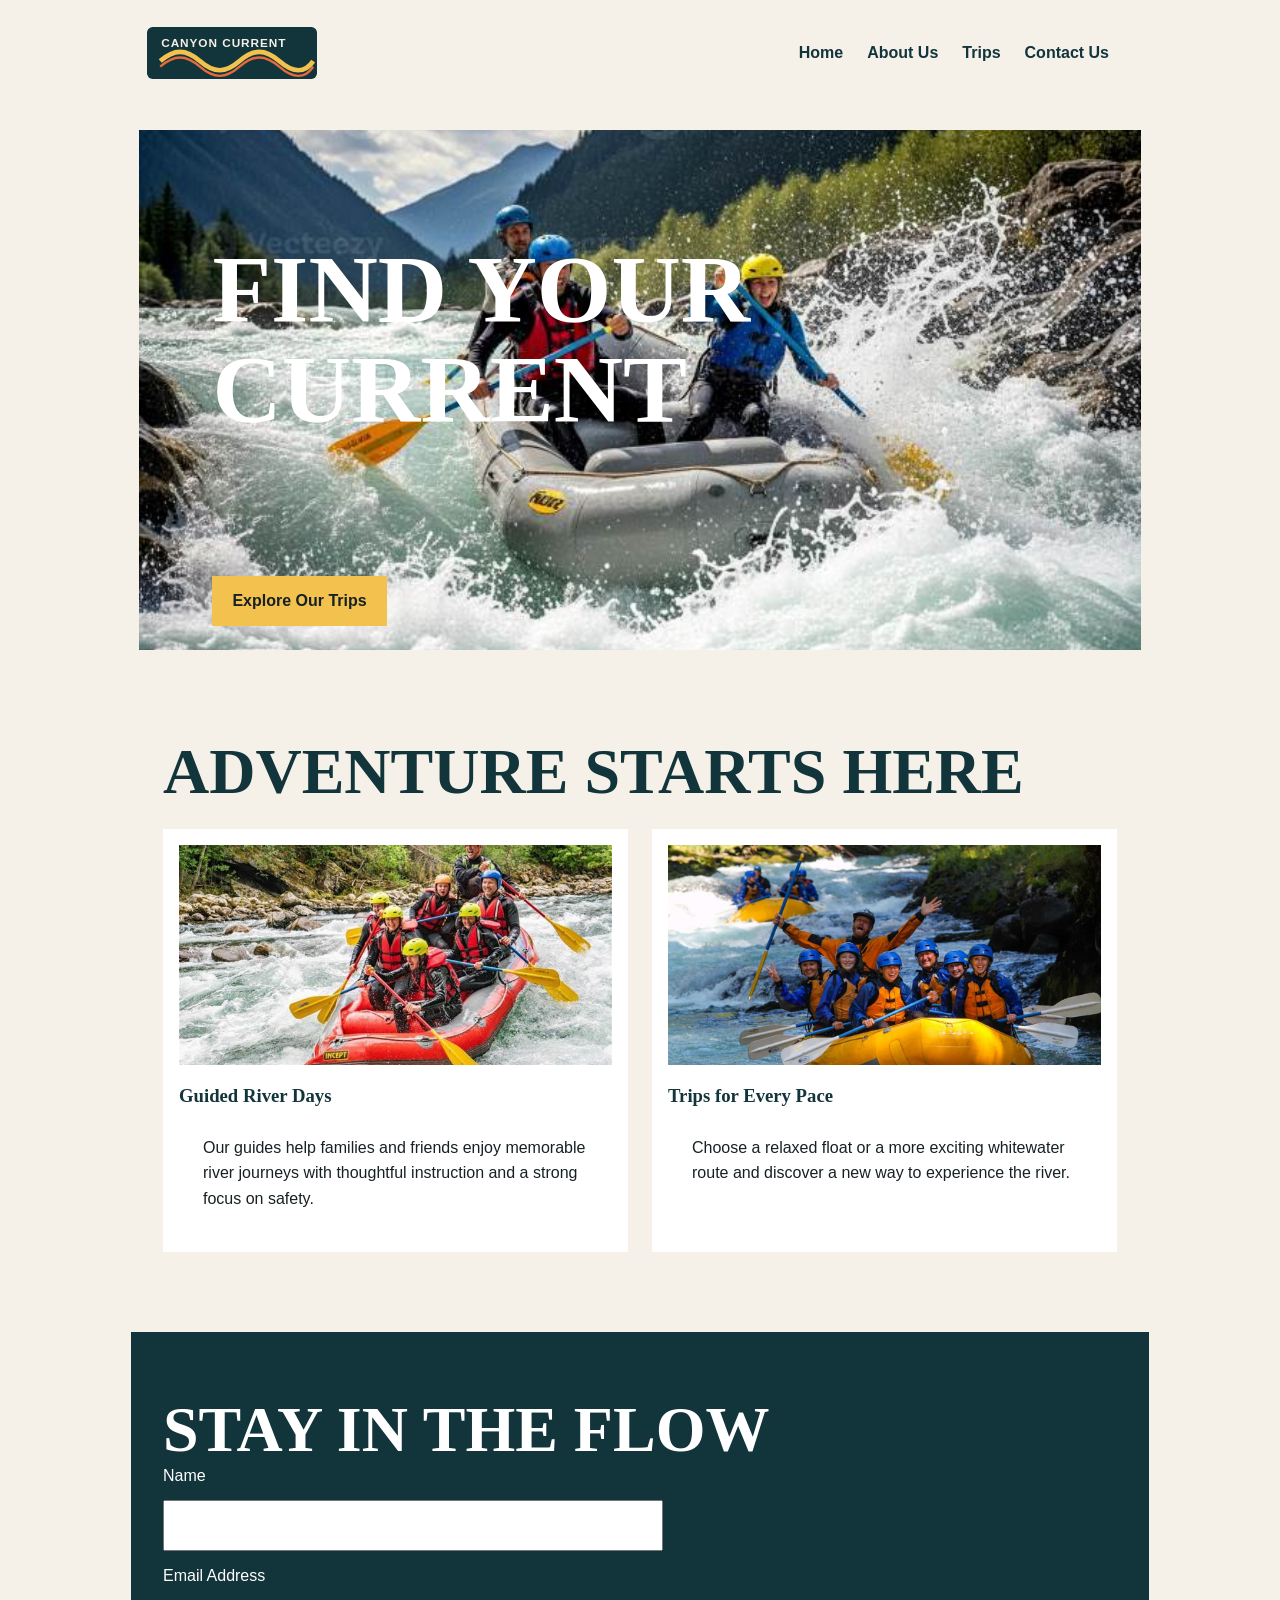
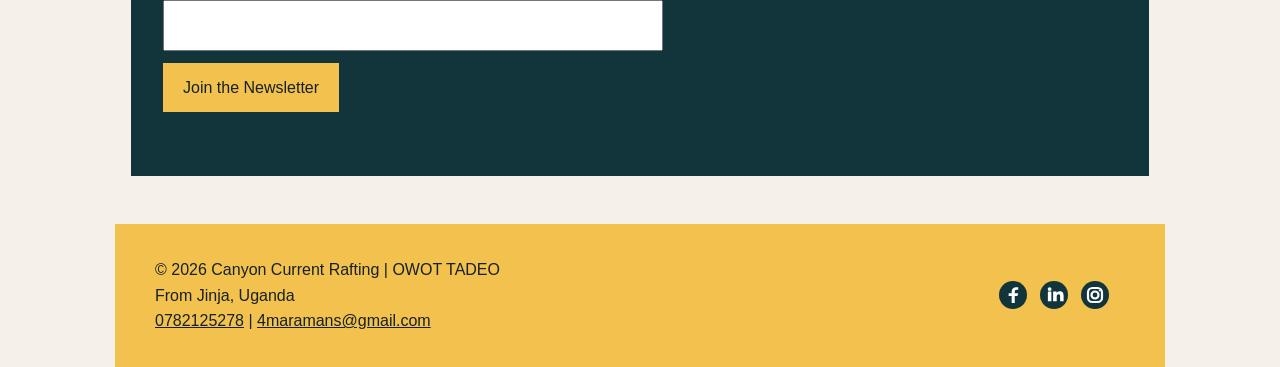
==== wwr/index.html @ 495edded "updates" ====
<!DOCTYPE html>
<html lang="en">

<head>
    <meta charset="UTF-8">
    <meta name="viewport" content="width=device-width, initial-scale=1.0">
    <meta name="description"
      content="Discover Canyon Current Rafting trips, river adventures, and guided whitewater experiences in Jinja, Uganda.">
    <meta name="author" content="OWOT TADEO">
    <title>Home | Canyon Current Rafting</title>
    <link rel="stylesheet" href="styles/rafting.css">
</head>

<body>
    <header>
        <a class="brand" href="index.html" aria-label="Canyon Current Rafting home">
            <img src="images/logo.svg" alt="Canyon Current Rafting logo">
        </a>
        <nav aria-label="Primary navigation">
            <ul>
                <li><a href="index.html" aria-current="page">Home</a></li>
                <li><a href="about.html">About Us</a></li>
                <li><a href="trips.html">Trips</a></li>
                <li><a href="contact.html">Contact Us</a></li>
            </ul>
        </nav>
    </header>

    <main class="home-page">
        <section class="home-hero" aria-labelledby="home-heading">
            <img src="images/rafting1.jpg"
              alt="Rafters navigating whitewater through a mountain canyon">
            <h1 id="home-heading">Find Your Current</h1>
            <a class="cta-button" href="trips.html">Explore Our Trips</a>
        </section>

        <section class="home-grid" aria-labelledby="home-content-heading">
            <h2 id="home-content-heading">Adventure Starts Here</h2>
            <article>
                <img src="images/rafting2.jpg" alt="A group of rafters enjoying a river trip">
                <h3>Guided River Days</h3>
                <p>Our guides help families and friends enjoy memorable river journeys with
                    thoughtful instruction and a strong focus on safety.</p>
            </article>
            <article>
                <img src="images/rafting3.jpg"
                  alt="A rafting team enjoying a bright yellow raft on the river">
                <h3>Trips for Every Pace</h3>
                <p>Choose a relaxed float or a more exciting whitewater route and discover a new way
                    to experience the river.</p>
            </article>
        </section>

        <section class="newsletter" aria-labelledby="newsletter-heading">
            <h2 id="newsletter-heading">Stay in the Flow</h2>
            <form action="#" method="post">
                <label for="newsletter-name">Name</label>
                <input id="newsletter-name" name="name" type="text" required>
                <label for="newsletter-email">Email Address</label>
                <input id="newsletter-email" name="email" type="email" required>
                <button type="submit">Join the Newsletter</button>
            </form>
        </section>
    </main>

    <footer>
        <div class="footer-contact">
            <p>&copy; 2026 Canyon Current Rafting | OWOT TADEO<br>
                From Jinja, Uganda<br>
                <a href="tel:+254782125278">0782125278</a> |
                <a href="mailto:4maramans@gmail.com">4maramans@gmail.com</a>
            </p>
        </div>
        <nav class="socialmedia" aria-label="Social media links">
            <a href="https://facebook.com"
              aria-label="Visit Canyon Current Rafting on Facebook"><img src="images/facebook.svg"
                  alt=""></a>
            <a href="https://linkedin.com"
              aria-label="Visit Canyon Current Rafting on LinkedIn"><img src="images/linkedin.svg"
                  alt=""></a>
            <a href="https://instagram.com"
              aria-label="Visit Canyon Current Rafting on Instagram"><img src="images/instagram.svg"
                  alt=""></a>
        </nav>
    </footer>
</body>

</html>
---- wwr/styles/rafting.css ----
:root {
    --primary-color: #12343b;
    --secondary-color: #f5f0e8;
    --accent-color: #f2c14e;
    --ink-color: #172124;
    --heading-font: Georgia, serif;
    --body-font: Arial, sans-serif;
}

* {
    box-sizing: border-box;
    margin: 0;
    padding: 0;
}

body {
    background: var(--secondary-color);
    color: var(--ink-color);
    font-family: var(--body-font);
    line-height: 1.6;
}

header,
main,
footer {
    margin: 0 auto;
    max-width: 1050px;
}

header {
    align-items: center;
    background: var(--secondary-color);
    display: grid;
    gap: 2rem;
    grid-template-columns: 180px 1fr;
    min-height: 94px;
    padding: 1rem 2rem;
}

.brand img {
    display: block;
    width: 170px;
}

nav ul {
    display: flex;
    flex-wrap: wrap;
    gap: 1.5rem;
    justify-content: end;
    list-style: none;
}

a {
    color: inherit;
}

nav a {
    color: var(--primary-color);
    font-weight: 700;
    text-decoration: none;
}

nav a:hover,
nav a:focus-visible {
    color: #a94424;
}

.hero {
    min-height: 550px;
    overflow: hidden;
    position: relative;
}

.hero-background {
    display: block;
    height: 550px;
    object-fit: cover;
    width: 100%;
}

.hero::after {
    background: linear-gradient(90deg, rgba(18, 52, 59, 0.85), rgba(18, 52, 59, 0.08));
    content: "";
    inset: 0;
    position: absolute;
}

h1,
h2 {
    color: var(--primary-color);
    font-family: var(--heading-font);
    line-height: 1.05;
    text-transform: uppercase;
}

.hero h1 {
    color: #fff;
    font-size: clamp(3rem, 8vw, 6.5rem);
    left: 7%;
    max-width: 620px;
    position: absolute;
    top: 16%;
    z-index: 1;
}

nav,
p,
section,
article {
    margin: 16px;
    padding: 8px;
}

.hero article {
    align-items: center;
    background: rgba(245, 240, 232, 0.94);
    bottom: 2rem;
    display: flex;
    gap: 1.2rem;
    max-width: 650px;
    padding: 1.25rem;
    position: absolute;
    right: 2rem;
    z-index: 1;
}

.hero article img {
    border: 4px solid var(--accent-color);
    border-radius: 50%;
    flex: 0 0 110px;
    float: right;
    height: 110px;
    object-fit: cover;
    width: 110px;
}

.history,
.adventures {
    padding: 5rem 2rem;
}

.history {
    align-items: start;
    display: grid;
    gap: 4rem;
    grid-template-columns: minmax(180px, 0.65fr) minmax(220px, 0.9fr) 1fr;
}

.eyebrow {
    color: #a94424;
    font-size: 0.8rem;
    font-weight: 700;
    letter-spacing: 0.14em;
    margin-bottom: 0.7rem;
    text-transform: uppercase;
}

h2 {
    font-size: clamp(2.4rem, 5vw, 4.5rem);
}

.history > p {
    border-left: 4px solid var(--accent-color);
    font-size: 1.15rem;
    padding-left: 2rem;
}

.history > img {
    height: 230px;
    object-fit: cover;
    width: 100%;
}

.adventures {
    background: var(--primary-color);
    color: #fff;
    min-height: 250px;
}

.adventures h2 {
    color: #fff;
}

.adventures .eyebrow {
    color: var(--accent-color);
}

.adventure-gallery {
    display: grid;
    gap: 1rem;
    grid-template-columns: repeat(4, 1fr);
    margin-top: 2rem;
}

.adventure-gallery figure {
    margin: 0;
}

.adventure-gallery img {
    display: block;
    height: 170px;
    object-fit: cover;
    width: 100%;
}

.adventure-gallery figcaption {
    background: var(--accent-color);
    color: var(--ink-color);
    font-weight: 700;
    padding: 0.5rem;
    text-align: center;
}

footer {
    align-items: center;
    background: var(--accent-color);
    display: flex;
    justify-content: space-between;
    padding: 1.4rem 2rem;
}

.contact-page {
    padding: 3rem 2rem;
}

.contact-info,
.employees,
.contact-form {
    margin: 2rem 0;
}

.contact-info iframe {
    border: 0;
    height: 300px;
    width: 100%;
}

.employees {
    display: flex;
    flex-wrap: wrap;
    gap: 1rem;
}

.employees h2 {
    flex-basis: 100%;
}

.employees figure {
    flex: 1 1 180px;
    text-align: center;
}

.employees img {
    height: 180px;
    object-fit: cover;
    width: 100%;
}

.contact-form form {
    display: grid;
    gap: 0.75rem;
    max-width: 650px;
}

.contact-form input,
.contact-form textarea {
    border: 1px solid var(--primary-color);
    font: inherit;
    padding: 0.6rem;
}

.contact-form fieldset {
    border: 1px solid var(--primary-color);
    display: grid;
    gap: 0.5rem;
    padding: 1rem;
}

.contact-form button {
    background: var(--primary-color);
    border: 0;
    color: #fff;
    cursor: pointer;
    font: inherit;
    font-weight: 700;
    padding: 0.75rem 1rem;
}

.footer-contact p {
    margin: 0.15rem 0;
}

.socialmedia {
    display: flex;
    gap: 0.8rem;
}

.socialmedia a {
    display: block;
    line-height: 0;
    text-decoration: none;
}

.socialmedia img {
    height: 28px;
    width: 28px;
}

.home-page {
    padding-bottom: 2rem;
}

.home-hero {
    min-height: 520px;
    overflow: hidden;
    position: relative;
}

.home-hero > img {
    display: block;
    height: 520px;
    object-fit: cover;
    width: 100%;
}

.home-hero h1 {
    color: #fff;
    font-size: clamp(3rem, 8vw, 6rem);
    left: 8%;
    max-width: 620px;
    position: absolute;
    top: 22%;
}

.cta-button,
.newsletter button {
    background: var(--accent-color);
    color: var(--ink-color);
    display: inline-block;
    font-weight: 700;
    padding: 0.75rem 1.25rem;
    text-decoration: none;
}

.home-hero .cta-button {
    bottom: 2rem;
    left: 8%;
    position: absolute;
}

.home-grid,
.newsletter {
    padding: 4rem 2rem;
}

.home-grid {
    display: grid;
    gap: 1.5rem;
    grid-template-columns: repeat(2, 1fr);
}

.home-grid h2 {
    grid-column: 1 / -1;
}

.home-grid article {
    background: #fff;
    margin: 0;
    padding: 1rem;
}

.home-grid article img {
    display: block;
    height: 220px;
    object-fit: cover;
    width: 100%;
}

.home-grid h3 {
    color: var(--primary-color);
    font-family: var(--heading-font);
    margin-top: 1rem;
}

.newsletter {
    background: var(--primary-color);
    color: #fff;
}

.newsletter h2 {
    color: #fff;
}

.newsletter form {
    display: grid;
    gap: 0.75rem;
    max-width: 500px;
}

.newsletter input {
    font: inherit;
    padding: 0.65rem;
}

.newsletter button {
    border: 0;
    cursor: pointer;
    font: inherit;
    justify-self: start;
}

@media (max-width: 680px) {
    header {
        align-items: flex-start;
        gap: 1rem;
        grid-template-columns: 1fr;
    }

    nav ul {
        gap: 0.8rem 1.2rem;
    }

    .hero,
    .hero-background {
        height: 610px;
        min-height: 610px;
    }

    .hero h1 {
        left: 1.5rem;
        right: 1.5rem;
        top: 10%;
    }

    .hero article {
        bottom: 1.5rem;
        left: 1.5rem;
        right: 1.5rem;
    }

    .history {
        gap: 1.5rem;
        grid-template-columns: 1fr;
        padding: 3.5rem 1.5rem;
    }

    .history > img {
        height: 240px;
    }

    .history > p {
        padding-left: 1rem;
    }

    .adventures {
        padding: 3.5rem 1.5rem;
    }

    .adventure-gallery {
        grid-template-columns: repeat(2, 1fr);
    }

    .home-grid {
        grid-template-columns: 1fr;
        padding: 3.5rem 1.5rem;
    }

    .newsletter {
        padding: 3.5rem 1.5rem;
    }

    footer {
        align-items: flex-start;
        flex-direction: column;
        gap: 1rem;
    }
}
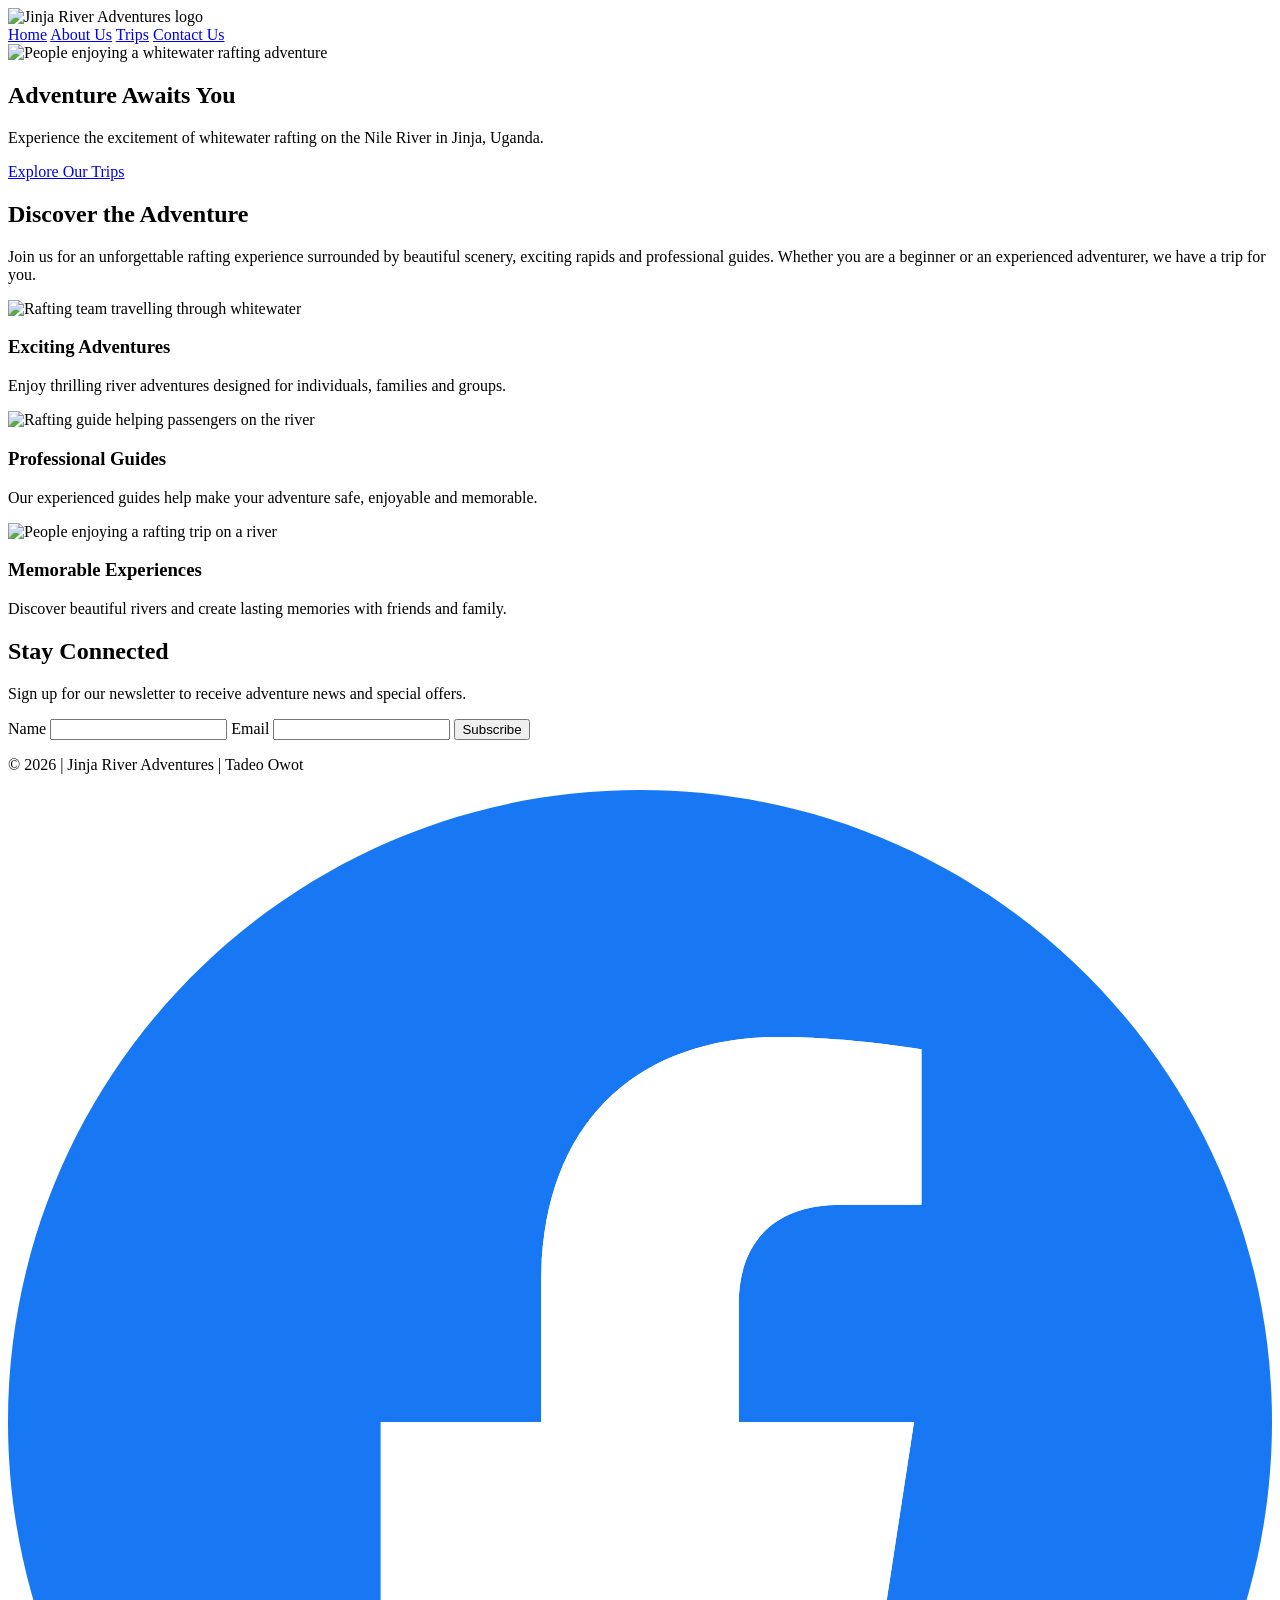
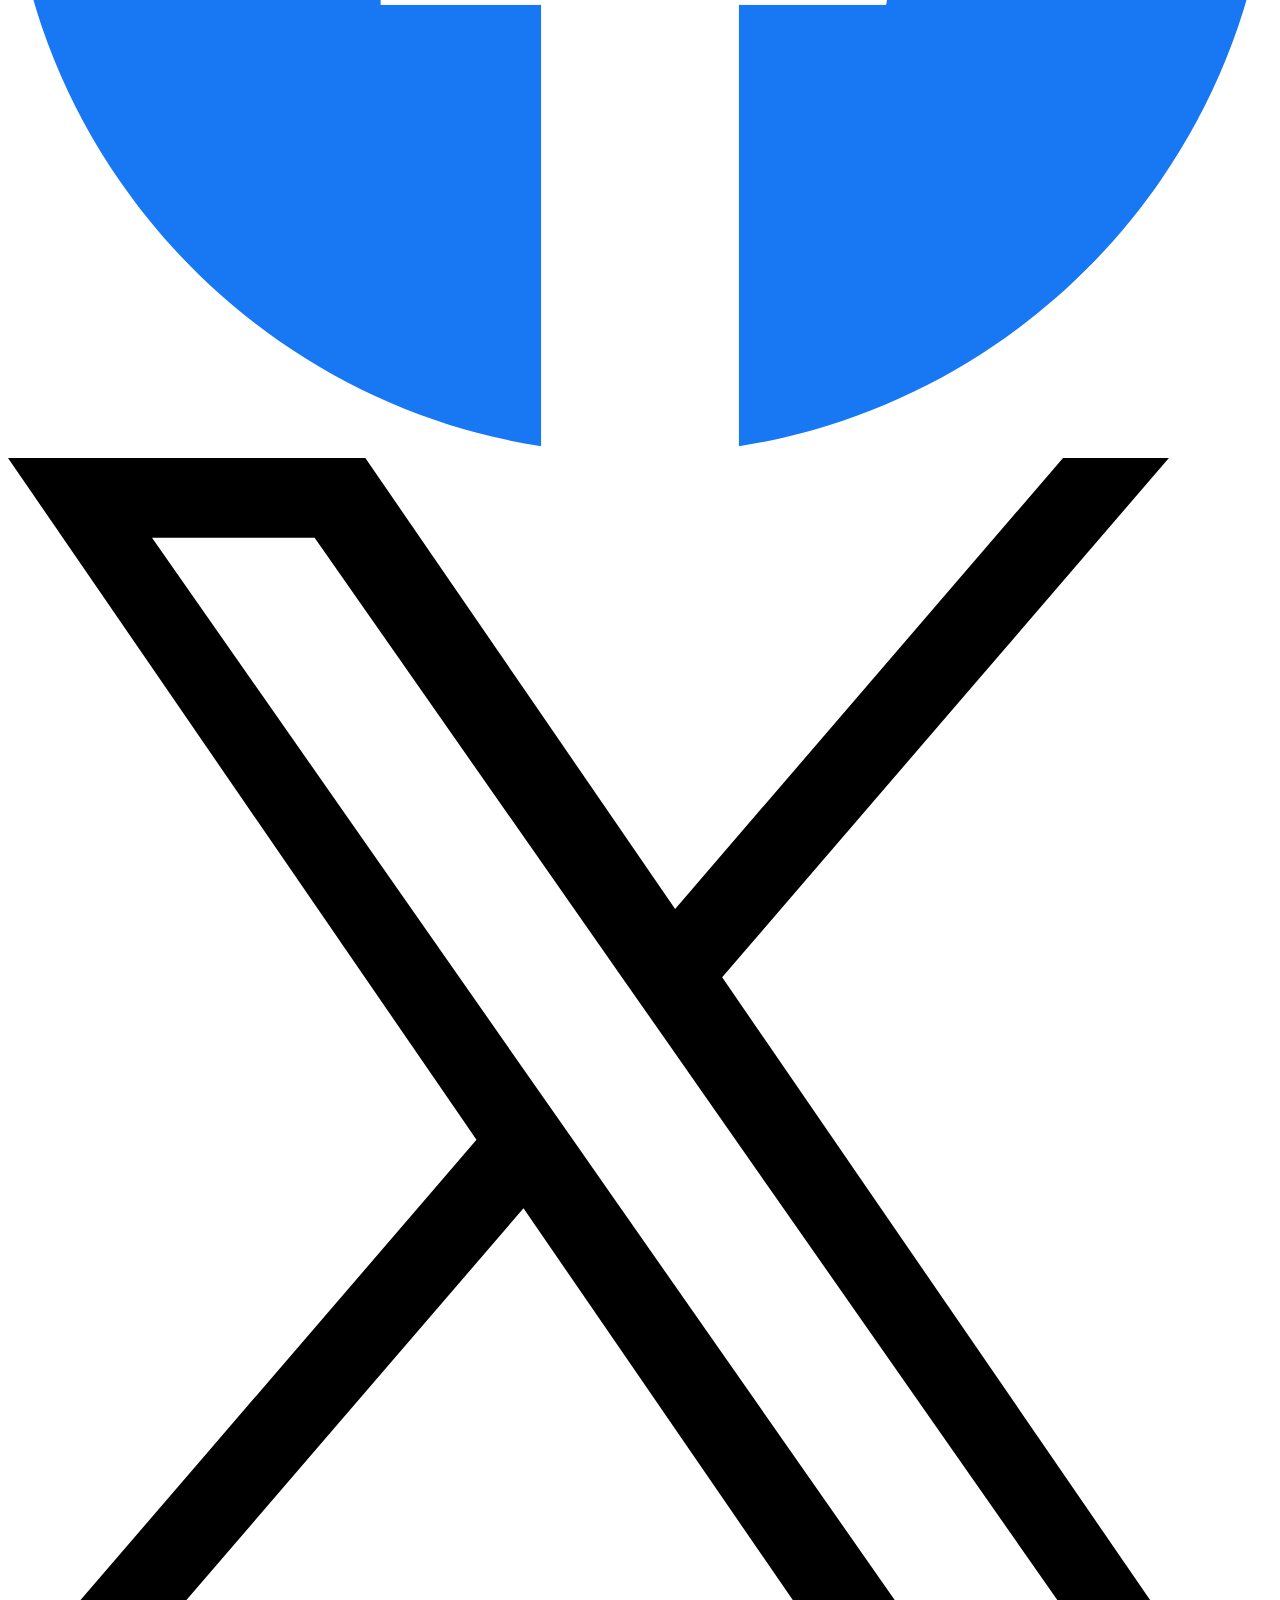
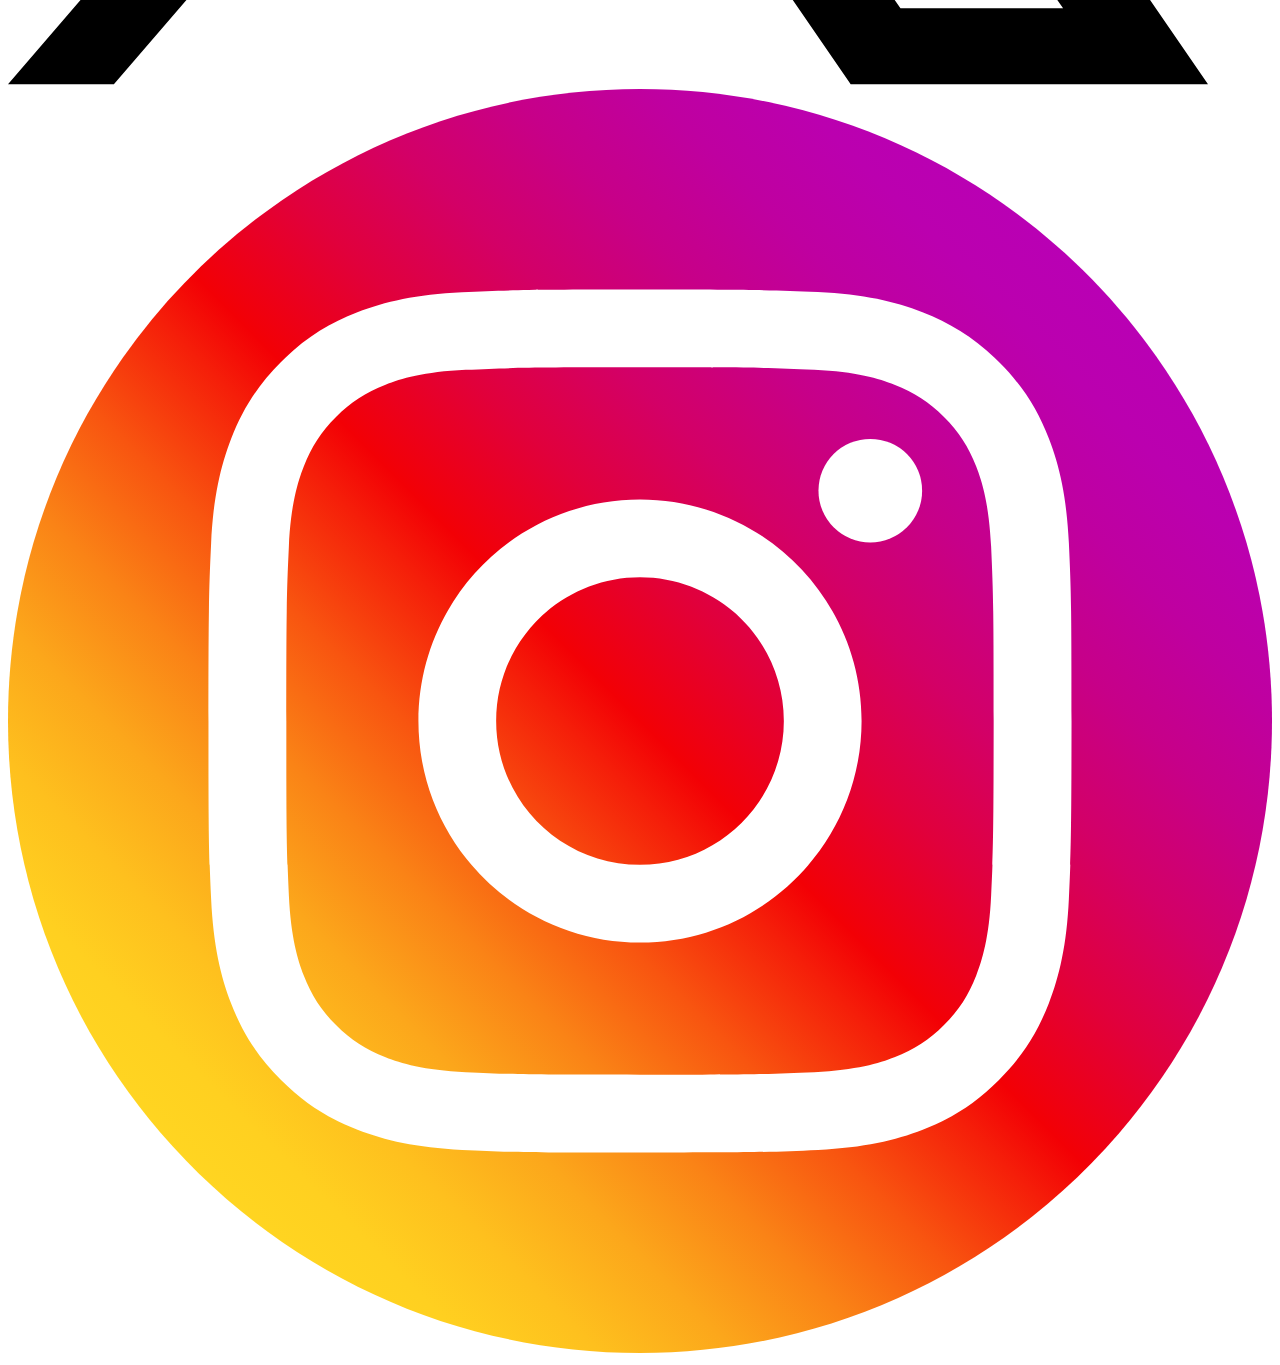
==== commit e4149123: "initial changes" ====
--- a/wwr/index.html
+++ b/wwr/index.html
@@ -4,85 +4,116 @@
 <head>
     <meta charset="UTF-8">
     <meta name="viewport" content="width=device-width, initial-scale=1.0">
+    <title>Home | Jinja River Adventures</title>
     <meta name="description"
-      content="Discover Canyon Current Rafting trips, river adventures, and guided whitewater experiences in Jinja, Uganda.">
-    <meta name="author" content="OWOT TADEO">
-    <title>Home | Canyon Current Rafting</title>
+      content="Experience exciting whitewater rafting adventures with Jinja River Adventures in Jinja, Uganda. Explore our trips and book your adventure today.">
+    <meta name="author" content="Tadeo Owot">
     <link rel="stylesheet" href="styles/rafting.css">
 </head>
 
 <body>
+
     <header>
-        <a class="brand" href="index.html" aria-label="Canyon Current Rafting home">
-            <img src="images/logo.svg" alt="Canyon Current Rafting logo">
-        </a>
-        <nav aria-label="Primary navigation">
-            <ul>
-                <li><a href="index.html" aria-current="page">Home</a></li>
-                <li><a href="about.html">About Us</a></li>
-                <li><a href="trips.html">Trips</a></li>
-                <li><a href="contact.html">Contact Us</a></li>
-            </ul>
+        <img src="images/logo.png" alt="Jinja River Adventures logo">
+
+        <nav>
+            <a href="index.html">Home</a>
+            <a href="about.html">About Us</a>
+            <a href="trips.html">Trips</a>
+            <a href="contact.html">Contact Us</a>
         </nav>
     </header>
 
-    <main class="home-page">
-        <section class="home-hero" aria-labelledby="home-heading">
-            <img src="images/rafting1.jpg"
-              alt="Rafters navigating whitewater through a mountain canyon">
-            <h1 id="home-heading">Find Your Current</h1>
-            <a class="cta-button" href="trips.html">Explore Our Trips</a>
+    <main>
+
+        <section class="hero">
+            <img src="images/rafting-hero.jpg" alt="People enjoying a whitewater rafting adventure">
+
+            <div class="hero-content">
+                <h1>Adventure Awaits You</h1>
+                <p>Experience the excitement of whitewater rafting on the Nile River in Jinja,
+                    Uganda.</p>
+                <a class="button" href="trips.html">Explore Our Trips</a>
+            </div>
         </section>
 
-        <section class="home-grid" aria-labelledby="home-content-heading">
-            <h2 id="home-content-heading">Adventure Starts Here</h2>
-            <article>
-                <img src="images/rafting2.jpg" alt="A group of rafters enjoying a river trip">
-                <h3>Guided River Days</h3>
-                <p>Our guides help families and friends enjoy memorable river journeys with
-                    thoughtful instruction and a strong focus on safety.</p>
-            </article>
-            <article>
-                <img src="images/rafting3.jpg"
-                  alt="A rafting team enjoying a bright yellow raft on the river">
-                <h3>Trips for Every Pace</h3>
-                <p>Choose a relaxed float or a more exciting whitewater route and discover a new way
-                    to experience the river.</p>
-            </article>
+        <section class="home-intro">
+            <h2>Discover the Adventure</h2>
+            <p>
+                Join us for an unforgettable rafting experience surrounded by beautiful scenery,
+                exciting rapids and professional guides. Whether you are a beginner or an
+                experienced
+                adventurer, we have a trip for you.
+            </p>
+
+            <div class="home-cards">
+
+                <article>
+                    <img src="images/rafting1.jpg" alt="Rafting team travelling through whitewater">
+                    <h3>Exciting Adventures</h3>
+                    <p>
+                        Enjoy thrilling river adventures designed for individuals, families and
+                        groups.
+                    </p>
+                </article>
+
+                <article>
+                    <img src="images/rafting2.jpg"
+                      alt="Rafting guide helping passengers on the river">
+                    <h3>Professional Guides</h3>
+                    <p>
+                        Our experienced guides help make your adventure safe, enjoyable and
+                        memorable.
+                    </p>
+                </article>
+
+                <article>
+                    <img src="images/rafting3.jpg" alt="People enjoying a rafting trip on a river">
+                    <h3>Memorable Experiences</h3>
+                    <p>
+                        Discover beautiful rivers and create lasting memories with friends and
+                        family.
+                    </p>
+                </article>
+
+            </div>
         </section>
 
-        <section class="newsletter" aria-labelledby="newsletter-heading">
-            <h2 id="newsletter-heading">Stay in the Flow</h2>
-            <form action="#" method="post">
-                <label for="newsletter-name">Name</label>
-                <input id="newsletter-name" name="name" type="text" required>
-                <label for="newsletter-email">Email Address</label>
-                <input id="newsletter-email" name="email" type="email" required>
-                <button type="submit">Join the Newsletter</button>
+        <section class="newsletter">
+            <h2>Stay Connected</h2>
+            <p>Sign up for our newsletter to receive adventure news and special offers.</p>
+
+            <form>
+                <label for="home-name">Name</label>
+                <input type="text" id="home-name" name="name" required>
+
+                <label for="home-email">Email</label>
+                <input type="email" id="home-email" name="email" required>
+
+                <button type="submit">Subscribe</button>
             </form>
         </section>
+
     </main>
 
     <footer>
-        <div class="footer-contact">
-            <p>&copy; 2026 Canyon Current Rafting | OWOT TADEO<br>
-                From Jinja, Uganda<br>
-                <a href="tel:+254782125278">0782125278</a> |
-                <a href="mailto:4maramans@gmail.com">4maramans@gmail.com</a>
-            </p>
-        </div>
-        <nav class="socialmedia" aria-label="Social media links">
-            <a href="https://facebook.com"
-              aria-label="Visit Canyon Current Rafting on Facebook"><img src="images/facebook.svg"
-                  alt=""></a>
-            <a href="https://linkedin.com"
-              aria-label="Visit Canyon Current Rafting on LinkedIn"><img src="images/linkedin.svg"
-                  alt=""></a>
-            <a href="https://instagram.com"
-              aria-label="Visit Canyon Current Rafting on Instagram"><img src="images/instagram.svg"
-                  alt=""></a>
+        <p>&copy; 2026 | Jinja River Adventures | Tadeo Owot</p>
+
+        <nav class="socialmedia">
+            <a href="https://facebook.com" target="_blank" rel="noopener noreferrer">
+                <img src="images/facebook.svg" alt="Facebook">
+            </a>
+
+            <a href="https://x.com" target="_blank" rel="noopener noreferrer">
+                <img src="images/x-bw.svg" alt="X">
+            </a>
+
+            <a href="https://instagram.com" target="_blank" rel="noopener noreferrer">
+                <img src="images/instagram.svg" alt="Instagram">
+            </a>
         </nav>
     </footer>
+
 </body>
 
 </html>
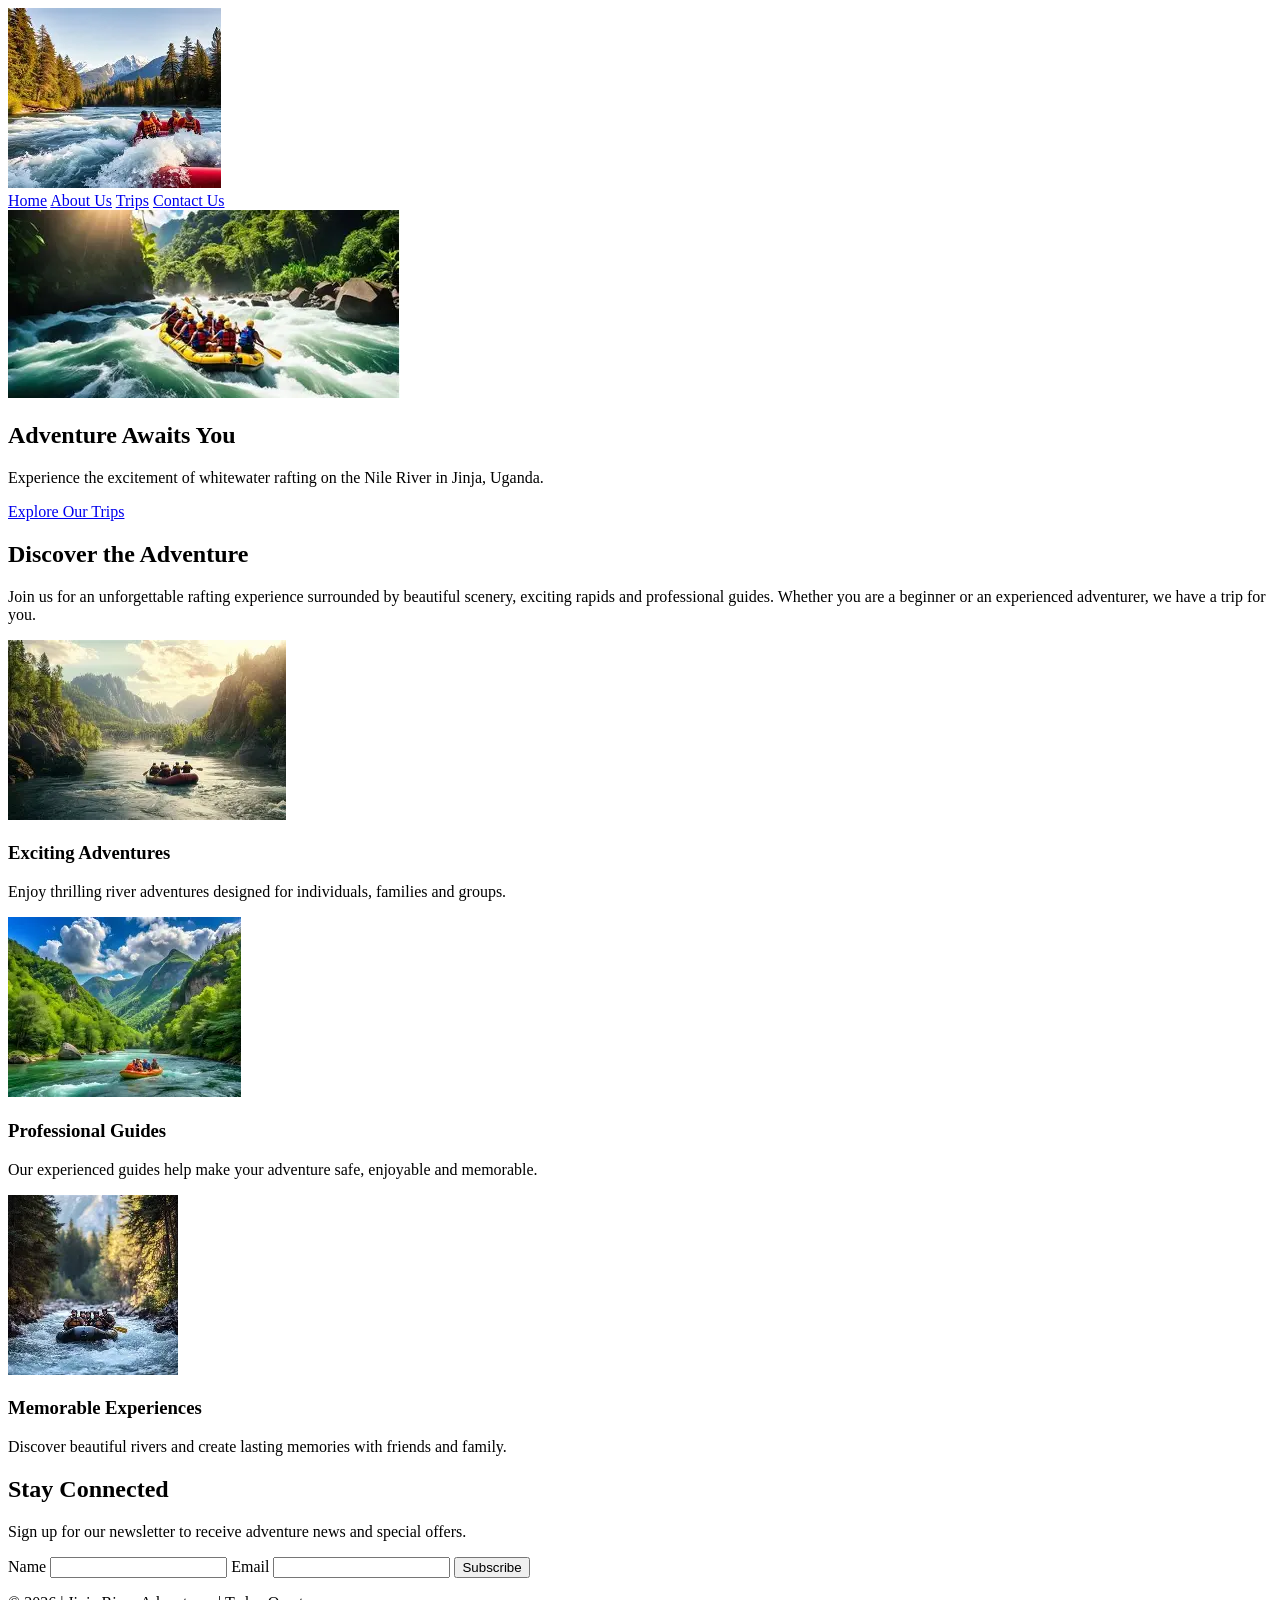
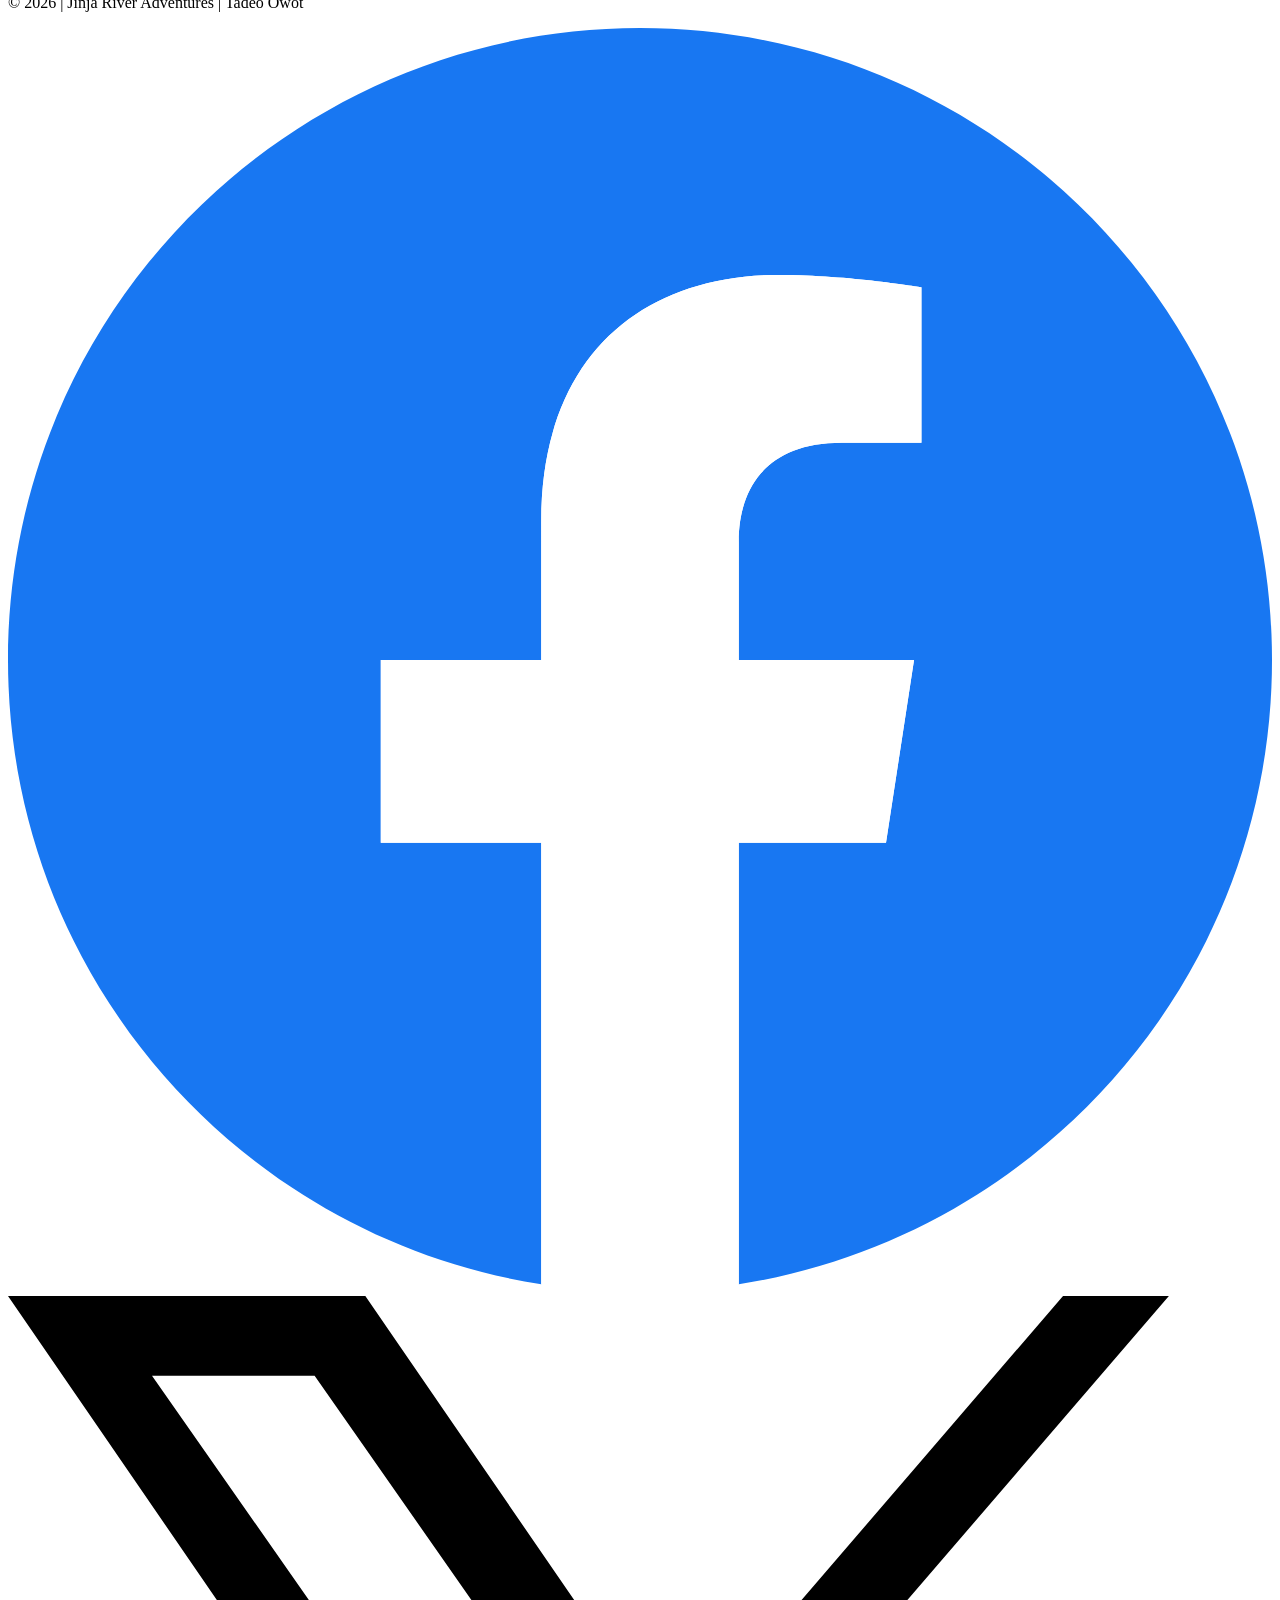
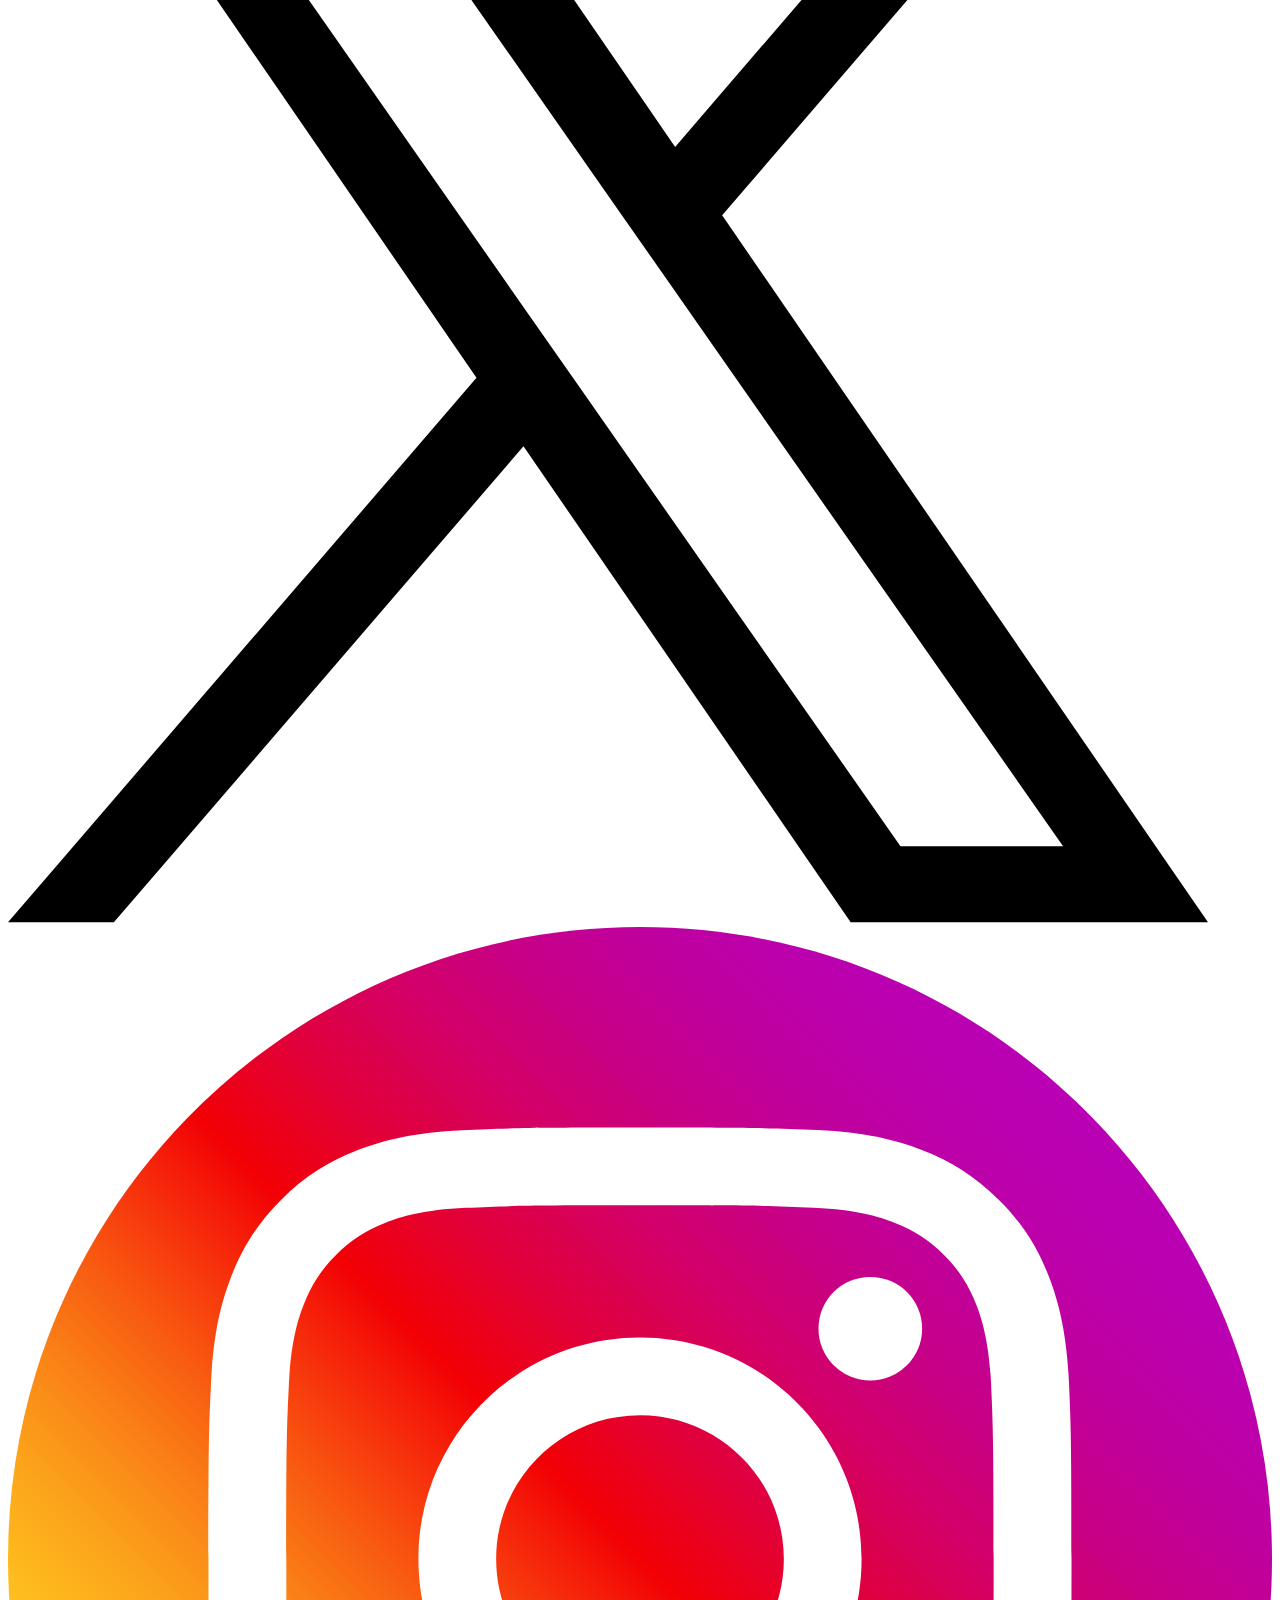
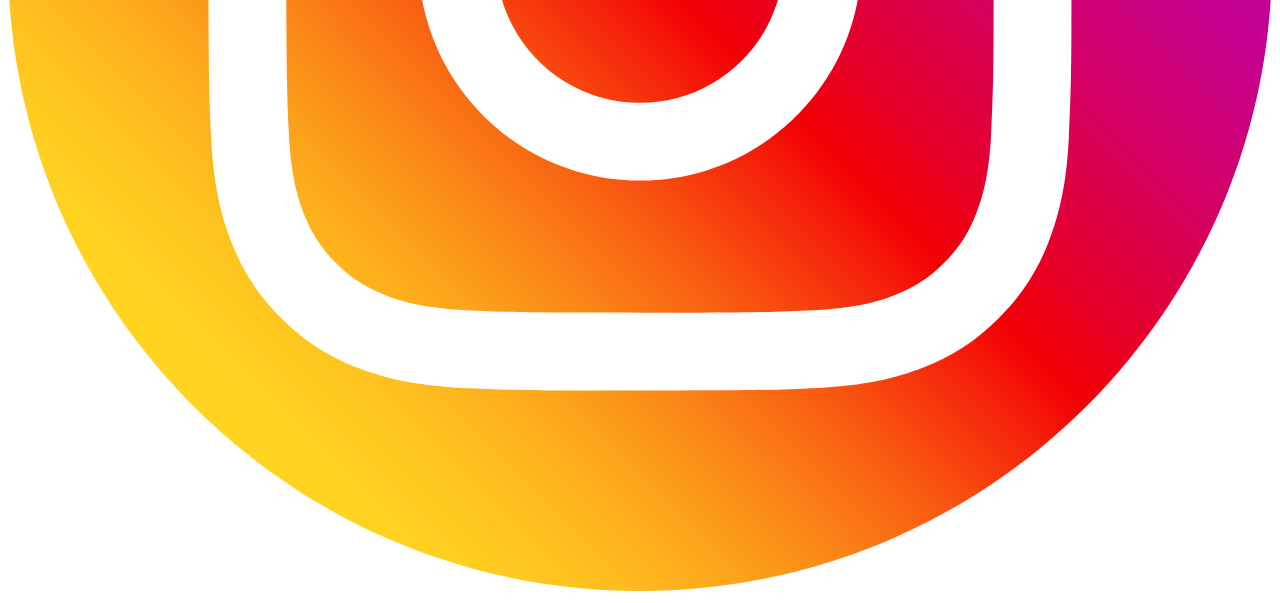
==== commit f70f4389: "updates" ====
--- a/wwr/index.html
+++ b/wwr/index.html
@@ -14,7 +14,7 @@
 <body>
 
     <header>
-        <img src="images/logo.png" alt="Jinja River Adventures logo">
+        <img src="images/rafting_adventure11.webp" alt="Jinja River Adventures logo">
 
         <nav>
             <a href="index.html">Home</a>
@@ -27,7 +27,8 @@
     <main>
 
         <section class="hero">
-            <img src="images/rafting-hero.jpg" alt="People enjoying a whitewater rafting adventure">
+            <img src="images/rafting_adventure1.webp"
+              alt="People enjoying a whitewater rafting adventure">
 
             <div class="hero-content">
                 <h1>Adventure Awaits You</h1>
@@ -49,7 +50,8 @@
             <div class="home-cards">
 
                 <article>
-                    <img src="images/rafting1.jpg" alt="Rafting team travelling through whitewater">
+                    <img src="images/rafting_adventure2.webp"
+                      alt="Rafting team travelling through whitewater">
                     <h3>Exciting Adventures</h3>
                     <p>
                         Enjoy thrilling river adventures designed for individuals, families and
@@ -58,7 +60,7 @@
                 </article>
 
                 <article>
-                    <img src="images/rafting2.jpg"
+                    <img src="images/rafting_adventure3.webp"
                       alt="Rafting guide helping passengers on the river">
                     <h3>Professional Guides</h3>
                     <p>
@@ -68,7 +70,8 @@
                 </article>
 
                 <article>
-                    <img src="images/rafting3.jpg" alt="People enjoying a rafting trip on a river">
+                    <img src="images/rafting_adventure4.webp"
+                      alt="People enjoying a rafting trip on a river">
                     <h3>Memorable Experiences</h3>
                     <p>
                         Discover beautiful rivers and create lasting memories with friends and
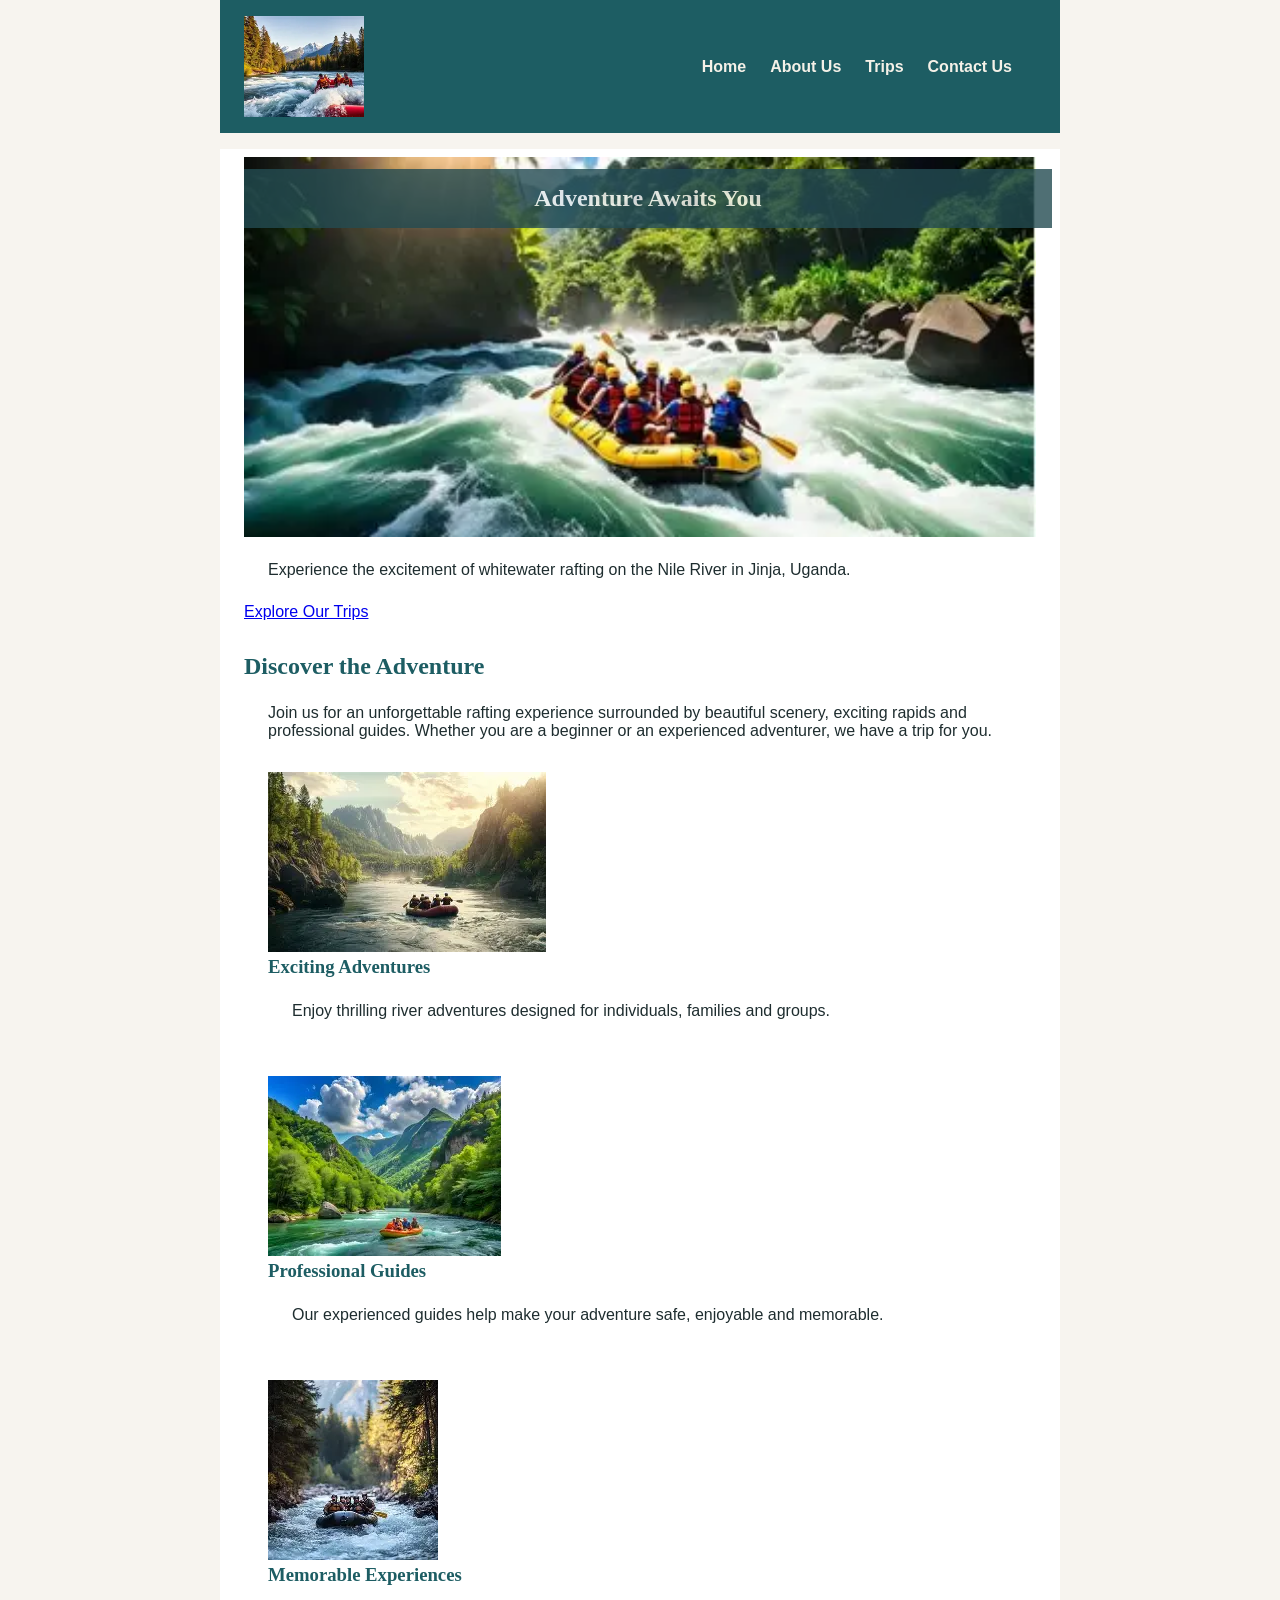
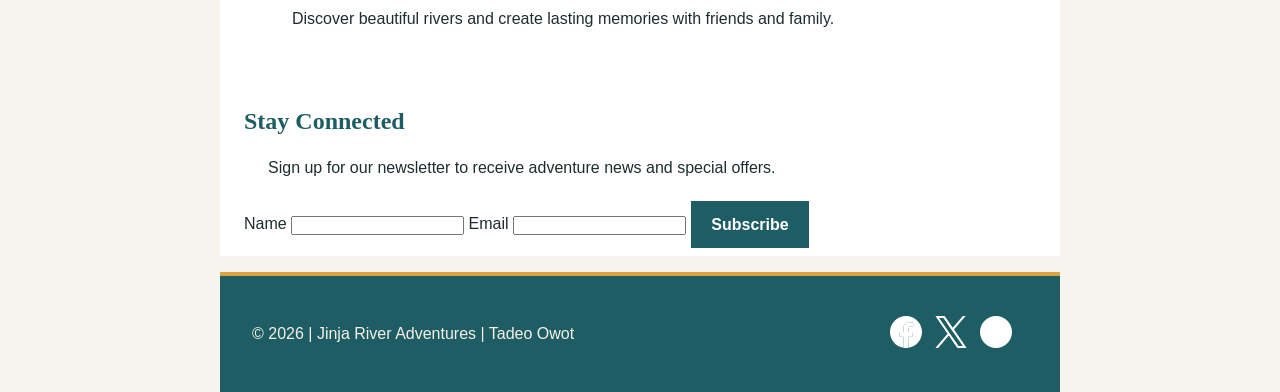
==== commit 6e391956: "Fix rafting page navigation and headings Co-authored-by: Copilot <223556219+Copilot@users.noreply.gi" ====
--- a/wwr/index.html
+++ b/wwr/index.html
@@ -17,10 +17,12 @@
         <img src="images/rafting_adventure11.webp" alt="Jinja River Adventures logo">
 
         <nav>
-            <a href="index.html">Home</a>
-            <a href="about.html">About Us</a>
-            <a href="trips.html">Trips</a>
-            <a href="contact.html">Contact Us</a>
+            <ul>
+                <li><a href="index.html">Home</a></li>
+                <li><a href="about.html">About Us</a></li>
+                <li><a href="trips.html">Trips</a></li>
+                <li><a href="contact.html">Contact Us</a></li>
+            </ul>
         </nav>
     </header>
 
--- a/wwr/styles/rafting.css
+++ b/wwr/styles/rafting.css
@@ -0,0 +1,355 @@
+:root {
+  --primary-color: #1d5d63;
+  --secondary-color: #d9a441;
+  --accent1-color: #234b52;
+  --accent2-color: #f5f1e8;
+  --heading-font: "Times New Roman", Georgia, serif;
+  --body-font: Arial, Helvetica, sans-serif;
+  --neutral: #f3f3f3;
+  --dark: #1e2d2f;
+}
+
+* {
+  margin: 0;
+  padding: 0;
+  box-sizing: border-box;
+}
+
+body {
+  font-family: var(--body-font);
+  color: var(--dark);
+  background: #f7f4ef;
+}
+
+header,
+main,
+footer {
+  width: 840px;
+  margin: 0 auto;
+}
+
+header {
+  display: grid;
+  grid-template-columns: 150px 1fr;
+  align-items: center;
+  background-color: var(--primary-color);
+  color: var(--accent2-color);
+  padding: 1rem 1.5rem;
+}
+
+header img {
+  width: 120px;
+  height: auto;
+}
+
+nav {
+  display: flex;
+  justify-content: flex-end;
+}
+
+nav,
+p,
+section,
+article {
+  margin: 16px;
+  padding: 8px;
+}
+
+nav ul {
+  display: flex;
+  list-style: none;
+  gap: 1.5rem;
+}
+
+nav a {
+  text-decoration: none;
+  color: var(--accent2-color);
+  font-weight: 700;
+}
+
+main {
+  background-color: #fff;
+}
+
+h1,
+h2,
+h3 {
+  font-family: var(--heading-font);
+  color: var(--primary-color);
+}
+
+.hero {
+  position: relative;
+}
+
+.hero img {
+  display: block;
+  width: 100%;
+  height: auto;
+  max-height: 420px;
+  object-fit: cover;
+}
+
+.hero h1 {
+  position: absolute;
+  top: 20px;
+  width: 100%;
+  padding: 16px;
+  text-align: center;
+  opacity: 0.8;
+  background-color: var(--accent1-color);
+  color: #fff;
+}
+
+.hero article {
+  position: absolute;
+  right: 25px;
+  bottom: 25px;
+  width: 330px;
+  background: rgba(255, 255, 255, 0.85);
+  border: 1px solid rgba(0, 0, 0, 0.15);
+  padding: 1rem;
+  box-shadow: 0 4px 12px rgba(0, 0, 0, 0.12);
+}
+
+.hero article img {
+  float: right;
+  width: 125px;
+  margin-left: 0.75rem;
+  margin-bottom: 0.5rem;
+}
+
+.history,
+.adventures,
+.contact-header,
+.team,
+.location {
+  padding: 2rem 1.5rem;
+  background: var(--neutral);
+  border-top: 1px solid rgba(0, 0, 0, 0.08);
+}
+
+.history h2,
+.adventures h2,
+.team h2,
+.location h2 {
+  margin-bottom: 1rem;
+}
+
+.history-grid {
+  display: grid;
+  grid-template-columns: repeat(3, 1fr);
+  gap: 1.25rem;
+}
+
+.history-grid p {
+  background: #fff;
+  padding: 1rem;
+  border: 1px solid rgba(0, 0, 0, 0.08);
+}
+
+.adventure-grid,
+.employee-grid {
+  display: grid;
+  grid-template-columns: repeat(5, 1fr);
+  gap: 1rem;
+}
+
+.employee-grid {
+  grid-template-columns: repeat(3, 1fr);
+}
+
+figure {
+  background: #fff;
+  border: 1px solid rgba(0, 0, 0, 0.08);
+  padding: 0.5rem;
+}
+
+figure img {
+  display: block;
+  width: 100%;
+  height: 160px;
+  object-fit: cover;
+  margin-bottom: 0.5rem;
+}
+
+figcaption {
+  text-align: center;
+  font-size: 0.85rem;
+  color: var(--accent1-color);
+  font-weight: 700;
+}
+
+.contact-header {
+  text-align: center;
+}
+
+.contact-header p {
+  max-width: 700px;
+  margin: 0 auto;
+}
+
+.contact-layout {
+  display: grid;
+  grid-template-columns: 1fr 1.2fr;
+  gap: 2rem;
+  padding: 2rem 1.5rem;
+  background: #fff;
+}
+
+.contact-card,
+.contact-form {
+  background: #f8f8f8;
+  border: 1px solid rgba(0, 0, 0, 0.08);
+  padding: 1.5rem;
+}
+
+.contact-card p {
+  margin: 0.75rem 0;
+}
+
+.contact-form form {
+  display: grid;
+  gap: 0.9rem;
+}
+
+.contact-form label,
+.contact-form legend {
+  font-weight: 700;
+  color: var(--accent1-color);
+}
+
+.contact-form input,
+.contact-form textarea {
+  width: 100%;
+  padding: 0.7rem;
+  border: 1px solid rgba(0, 0, 0, 0.18);
+  font: inherit;
+}
+
+.contact-form fieldset {
+  border: 1px solid rgba(0, 0, 0, 0.18);
+  padding: 1rem;
+}
+
+.contact-form fieldset label {
+  display: block;
+  margin: 0.5rem 0;
+  font-weight: 400;
+}
+
+.contact-form fieldset input {
+  width: auto;
+  margin-right: 0.5rem;
+}
+
+.checkbox-label {
+  display: flex;
+  align-items: center;
+  gap: 0.5rem;
+  font-weight: 400;
+}
+
+.checkbox-label input {
+  width: auto;
+}
+
+button {
+  background-color: var(--primary-color);
+  color: #fff;
+  border: none;
+  padding: 0.9rem 1.3rem;
+  font: inherit;
+  font-weight: 700;
+  cursor: pointer;
+}
+
+button:hover {
+  background-color: var(--accent1-color);
+}
+
+.map iframe {
+  width: 100%;
+  height: 320px;
+  border: 0;
+  display: block;
+}
+
+footer {
+  display: flex;
+  justify-content: space-between;
+  align-items: center;
+  background-color: var(--primary-color);
+  color: var(--accent2-color);
+  padding: 1rem 1.5rem;
+  border-top: 4px solid var(--secondary-color);
+}
+
+footer p {
+  margin: 0;
+}
+
+.socialmedia {
+  display: flex;
+  gap: 0.8rem;
+}
+
+.socialmedia a {
+  text-decoration: none;
+}
+
+.socialmedia img {
+  width: 32px;
+  height: 32px;
+  filter: brightness(0) invert(1);
+}
+
+@media (max-width: 900px) {
+  header,
+  main,
+  footer {
+    width: 100%;
+  }
+
+  header {
+    grid-template-columns: 1fr;
+    text-align: center;
+    gap: 1rem;
+  }
+
+  nav {
+    justify-content: center;
+  }
+
+  nav ul {
+    flex-wrap: wrap;
+    justify-content: center;
+  }
+
+  .history-grid,
+  .adventure-grid,
+  .employee-grid,
+  .contact-layout {
+    grid-template-columns: 1fr 1fr;
+  }
+
+  .hero article {
+    position: static;
+    width: 90%;
+    margin: 1rem auto;
+  }
+}
+
+@media (max-width: 560px) {
+  .history-grid,
+  .adventure-grid,
+  .employee-grid,
+  .contact-layout {
+    grid-template-columns: 1fr;
+  }
+
+  footer {
+    flex-direction: column;
+    gap: 0.75rem;
+  }
+}
